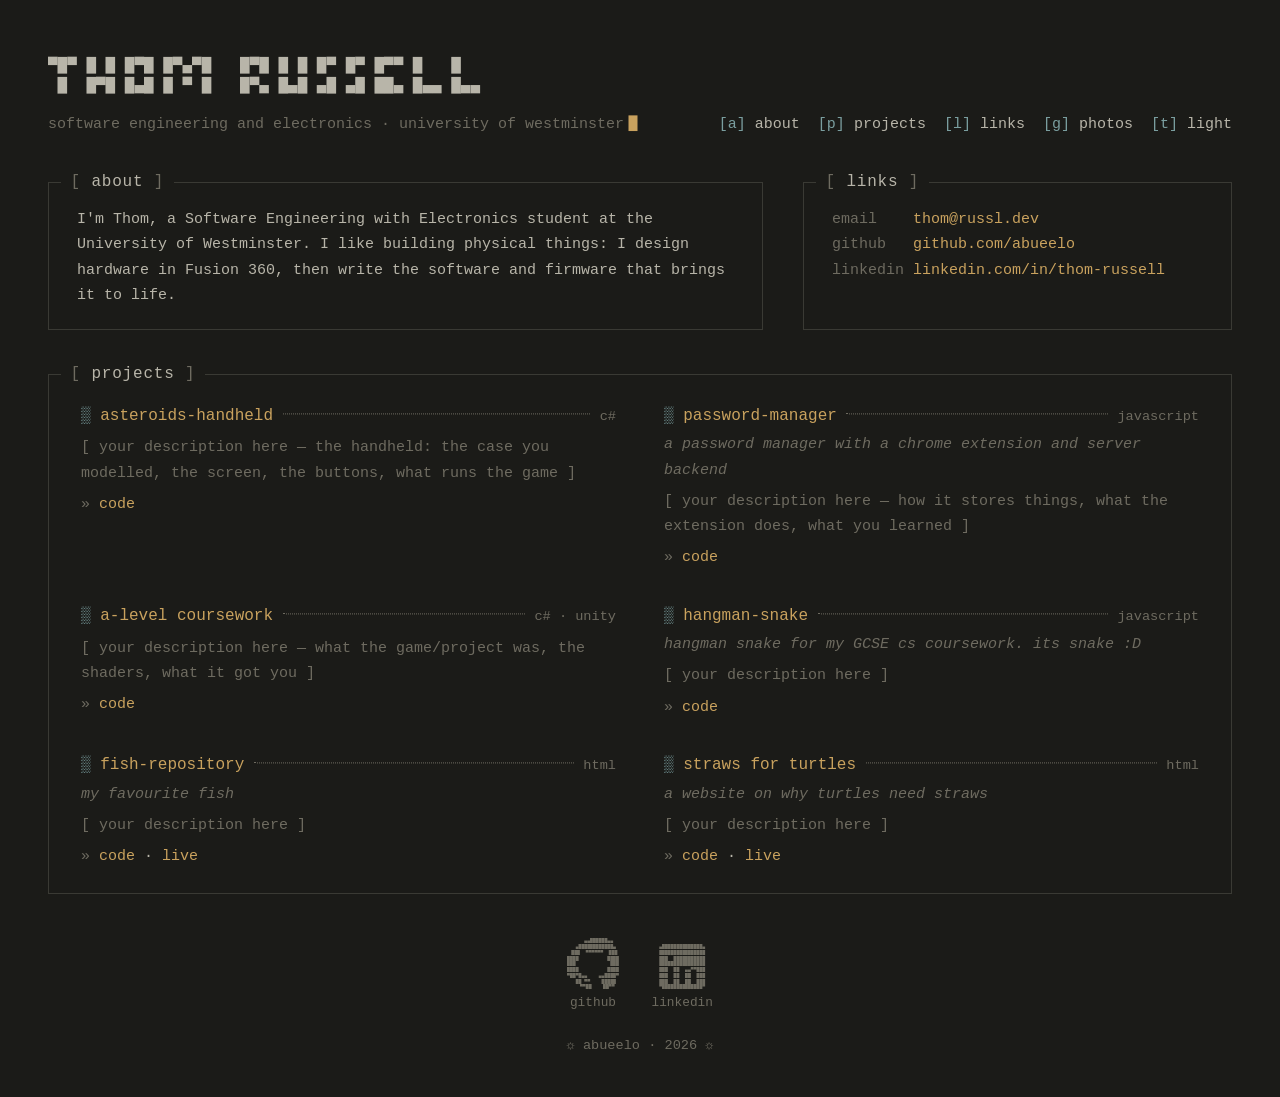
==== index.html @ ad50a244 "Numbered inline image references; bracket-styled modal close button Project write-ups now reference " ====
<!DOCTYPE html>
<html lang="en">
<head>
  <meta charset="UTF-8">
  <meta name="viewport" content="width=device-width, initial-scale=1.0">
  <title>Thom Russell</title>
  <meta name="description" content="Thom Russell — software engineering and electronics · University of Westminster. Hardware designed in Fusion 360, software written by hand.">
  <meta property="og:type" content="website">
  <meta property="og:site_name" content="Thom Russell">
  <meta property="og:title" content="Thom Russell">
  <meta property="og:url" content="https://russl.dev/">
  <meta property="og:image" content="https://russl.dev/og-image.png">
  <meta property="og:image:width" content="1200">
  <meta property="og:image:height" content="630">
  <meta property="og:image:alt" content="Thom Russell — software engineering and electronics">
  <meta name="twitter:card" content="summary_large_image">
  <meta name="twitter:title" content="Thom Russell">
  <meta name="twitter:image" content="https://russl.dev/og-image.png">
  <link rel="icon" href="data:image/svg+xml,<svg xmlns='http://www.w3.org/2000/svg' viewBox='0 0 16 16'><text x='8' y='13' font-family='Menlo, Consolas, monospace' font-size='13' text-anchor='middle' fill='%23c9a25e'>§</text></svg>">
  <link rel="stylesheet" href="style.css">
  <script>
    document.documentElement.dataset.theme = localStorage.getItem('theme') || 'dark';
  </script>
</head>
<body>

<header>
  <pre class="name" aria-hidden="true">
▀█▀ █ █ █▀█ █▀▄▀█   █▀█ █ █ █▀ █▀ █▀▀ █   █
 █  █▀█ █▄█ █ ▀ █   █▀▄ █▄█ ▄█ ▄█ ██▄ █▄▄ █▄▄</pre>
  <h1 class="visually-hidden">Thom Russell</h1>
  <div class="head-row">
  <p class="tagline"><span id="tagline-text">software engineering and electronics · university of westminster</span><span class="cursor" aria-hidden="true">█</span></p>

  <nav aria-label="sections">
    <a href="#about"><span class="key" aria-hidden="true">[a]</span> about</a>
    <a href="#projects"><span class="key" aria-hidden="true">[p]</span> projects</a>
    <a href="#contact"><span class="key" aria-hidden="true">[l]</span> links</a>
    <a href="/photography"><span class="key" aria-hidden="true">[g]</span> photos</a>
    <button id="theme-toggle" type="button" aria-label="toggle light/dark theme">
      <span class="key" aria-hidden="true">[t]</span> <span class="mode">light</span>
    </button>
  </nav>
  </div>
</header>

<main class="home">

  <section id="about">
    <h2><span class="bracket" aria-hidden="true">[ </span>about<span class="bracket" aria-hidden="true"> ]</span></h2>
    <p id="about-text">
      I'm Thom, a Software Engineering with Electronics student at the
      University of Westminster. I like building physical things: I design
      hardware in Fusion 360, then write the software and firmware that
      brings it to life.
    </p>
  </section>

  <section id="projects">
    <h2><span class="bracket" aria-hidden="true">[ </span>projects<span class="bracket" aria-hidden="true"> ]</span></h2>

    <article class="project">
      <h3>
        <span class="glyph" aria-hidden="true">▒</span>
        <a href="https://github.com/abueelo/Asteroids-handheld">asteroids-handheld</a>
        <span class="fill" aria-hidden="true"></span>
        <span class="lang">c#</span>
      </h3>
      <p class="desc placeholder">[ your description here — the handheld: the case you modelled, the screen, the buttons, what runs the game ]</p>
      <p class="links"><span class="glyph" aria-hidden="true">»</span> <a href="https://github.com/abueelo/Asteroids-handheld">code</a></p>
    </article>

    <article class="project">
      <h3>
        <span class="glyph" aria-hidden="true">▒</span>
        <a href="https://github.com/abueelo/password-manager">password-manager</a>
        <span class="fill" aria-hidden="true"></span>
        <span class="lang">javascript</span>
      </h3>
      <p class="repo-desc">a password manager with a chrome extension and server backend</p>
      <p class="desc placeholder">[ your description here — how it stores things, what the extension does, what you learned ]</p>
      <p class="links"><span class="glyph" aria-hidden="true">»</span> <a href="https://github.com/abueelo/password-manager">code</a></p>
    </article>

    <article class="project">
      <h3>
        <span class="glyph" aria-hidden="true">▒</span>
        <a href="https://github.com/abueelo/A-Level-Coursework">a-level coursework</a>
        <span class="fill" aria-hidden="true"></span>
        <span class="lang">c# · unity</span>
      </h3>
      <p class="desc placeholder">[ your description here — what the game/project was, the shaders, what it got you ]</p>
      <p class="links"><span class="glyph" aria-hidden="true">»</span> <a href="https://github.com/abueelo/A-Level-Coursework">code</a></p>
    </article>

    <article class="project">
      <h3>
        <span class="glyph" aria-hidden="true">▒</span>
        <a href="https://github.com/abueelo/hangman-snake">hangman-snake</a>
        <span class="fill" aria-hidden="true"></span>
        <span class="lang">javascript</span>
      </h3>
      <p class="repo-desc">hangman snake for my GCSE cs coursework. its snake :D</p>
      <p class="desc placeholder">[ your description here ]</p>
      <p class="links"><span class="glyph" aria-hidden="true">»</span> <a href="https://github.com/abueelo/hangman-snake">code</a></p>
    </article>

    <article class="project">
      <h3>
        <span class="glyph" aria-hidden="true">▒</span>
        <a href="https://github.com/abueelo/fish-repository">fish-repository</a>
        <span class="fill" aria-hidden="true"></span>
        <span class="lang">html</span>
      </h3>
      <p class="repo-desc">my favourite fish</p>
      <p class="desc placeholder">[ your description here ]</p>
      <p class="links">
        <span class="glyph" aria-hidden="true">»</span>
        <a href="https://github.com/abueelo/fish-repository">code</a> ·
        <a href="https://fish.oldpersonshome.com/">live</a>
      </p>
    </article>

    <article class="project">
      <h3>
        <span class="glyph" aria-hidden="true">▒</span>
        <a href="https://github.com/abueelo/StrawsForTurtles">straws for turtles</a>
        <span class="fill" aria-hidden="true"></span>
        <span class="lang">html</span>
      </h3>
      <p class="repo-desc">a website on why turtles need straws</p>
      <p class="desc placeholder">[ your description here ]</p>
      <p class="links">
        <span class="glyph" aria-hidden="true">»</span>
        <a href="https://github.com/abueelo/StrawsForTurtles">code</a> ·
        <a href="https://strawsforturtles.info">live</a>
      </p>
    </article>

  </section>

  <section id="contact">
    <h2><span class="bracket" aria-hidden="true">[ </span>links<span class="bracket" aria-hidden="true"> ]</span></h2>
    <ul class="contact-list">
      <li><span class="label">email</span> <a class="email" href="#contact">thom [at] russl [dot] dev</a></li>
      <li><span class="label">github</span> <a href="https://github.com/abueelo">github.com/abueelo</a></li>
      <li><span class="label">linkedin</span> <a href="https://www.linkedin.com/in/thom-russell/">linkedin.com/in/thom-russell</a></li>
    </ul>
  </section>

</main>

<footer>
  <div class="social">
    <a href="https://github.com/abueelo" aria-label="GitHub — github.com/abueelo">
      <pre aria-hidden="true">
    ▄▄██████▄▄
  ▄████████████▄
 ███  ▀▀▀▀▀▀  ███
████          ████
███            ███
████          ████
▀██▀█▄▄    ▄▄████▀
  ██ ▀▀    █████
   ▀▀██    ██▀▀</pre>
      <span class="social-label" aria-hidden="true">github</span>
    </a>
    <a href="https://www.linkedin.com/in/thom-russell/" aria-label="LinkedIn — linkedin.com/in/thom-russell">
      <pre aria-hidden="true">
▄██████████████▄
████████████████
███  ███████████
████████████████
███  ██  ▄▄▀▀███
███  ██  ██  ███
███  ██  ██  ███
▀██████████████▀</pre>
      <span class="social-label" aria-hidden="true">linkedin</span>
    </a>
  </div>
  <p><span aria-hidden="true">☼ </span><a class="edit-link" href="/edit"><span class="swap">abueelo</span></a> · <span id="year">1970</span><span aria-hidden="true"> ☼</span></p>
</footer>

<div id="project-modal" class="modal-overlay" hidden>
  <div class="modal-window">
    <div class="modal-titlebar">
      <span class="modal-title"><span class="bracket" aria-hidden="true">[ </span><span id="modal-title-text"></span><span class="bracket" aria-hidden="true"> ]</span></span>
      <button type="button" class="modal-close link-button" aria-label="close">[ close ]</button>
    </div>
    <div class="modal-body" role="dialog" aria-modal="true" aria-labelledby="modal-title-text">
      <div class="modal-main-image" id="modal-main-image"></div>
      <div class="modal-details" id="modal-details"></div>
    </div>
  </div>
</div>

<script>
  var projectModal = document.getElementById('project-modal');
  var projectWin = projectModal.querySelector('.modal-window');
  var projectTitlebar = projectModal.querySelector('.modal-titlebar');
  var projectClose = projectModal.querySelector('.modal-close');
  var projectLastFocused = null;

  function escapeHtml(s) {
    return s.replace(/&/g, '&amp;').replace(/</g, '&lt;').replace(/>/g, '&gt;').replace(/"/g, '&quot;');
  }

  function renderInline(s, images) {
    s = escapeHtml(s);
    s = s.replace(/\*\*(.+?)\*\*/g, '<strong>$1</strong>');
    s = s.replace(/(^|[^*])\*([^*]+)\*/g, '$1<em>$2</em>');
    s = s.replace(/!\[([^\]]*)\]\((\d+)\)/g, function (m, alt, num) {
      var id = images[parseInt(num, 10) - 1];
      if (!id) return '';
      return '<img class="modal-inline-img" loading="lazy" alt="' + alt + '" src="/api/photo/' + id + '">';
    });
    return s;
  }

  function renderMarkdown(text, images) {
    images = images || [];
    var html = '';
    var paragraph = [];
    var inList = false;
    function flushParagraph() {
      if (paragraph.length) {
        html += '<p>' + paragraph.join('<br>') + '</p>';
        paragraph = [];
      }
    }
    function closeList() {
      if (inList) { html += '</ul>'; inList = false; }
    }
    text.split('\n').forEach(function (line) {
      var heading = line.match(/^(#{2,4})\s+(.*)/);
      var listItem = line.match(/^[-*]\s+(.*)/);
      var soloImage = line.trim().match(/^!\[([^\]]*)\]\((\d+)\)$/);
      if (heading) {
        flushParagraph();
        closeList();
        var level = heading[1].length + 1;
        html += '<h' + level + '><span class="bracket" aria-hidden="true">[ </span>' +
          renderInline(heading[2], images) + '<span class="bracket" aria-hidden="true"> ]</span></h' + level + '>';
      } else if (soloImage) {
        flushParagraph();
        closeList();
        html += renderInline(line.trim(), images);
      } else if (listItem) {
        flushParagraph();
        if (!inList) { html += '<ul>'; inList = true; }
        html += '<li>' + renderInline(listItem[1], images) + '</li>';
      } else if (line.trim() === '') {
        flushParagraph();
        closeList();
      } else {
        closeList();
        paragraph.push(renderInline(line, images));
      }
    });
    flushParagraph();
    closeList();
    return html;
  }

  function openProjectModal(p) {
    projectLastFocused = document.activeElement;
    document.getElementById('modal-title-text').textContent = p.name.toLowerCase();

    var images = Array.isArray(p.images) ? p.images : [];
    var mainSlot = document.getElementById('modal-main-image');
    mainSlot.textContent = '';
    if (images[0]) {
      var mainImg = document.createElement('img');
      mainImg.src = '/api/photo/' + images[0];
      mainImg.alt = '';
      mainImg.loading = 'lazy';
      mainSlot.appendChild(mainImg);
    }

    var detailsEl = document.getElementById('modal-details');
    detailsEl.textContent = '';
    if ((p.details || '').trim()) {
      var wrap = document.createElement('div');
      wrap.className = 'modal-details-text';
      wrap.innerHTML = renderMarkdown(p.details.trim(), images);
      detailsEl.appendChild(wrap);
    }
    projectWin.style.left = '';
    projectWin.style.top = '';
    projectWin.style.transform = '';
    projectModal.hidden = false;
    document.body.style.overflow = 'hidden';
    projectClose.focus();
  }

  function closeProjectModal() {
    projectModal.hidden = true;
    document.body.style.overflow = '';
    if (projectLastFocused && projectLastFocused.focus) projectLastFocused.focus();
  }

  projectClose.addEventListener('click', closeProjectModal);
  projectModal.addEventListener('click', function (e) {
    if (e.target === projectModal) closeProjectModal();
  });
  document.addEventListener('keydown', function (e) {
    if (!projectModal.hidden && e.key === 'Escape') closeProjectModal();
  });

  var projectDrag = null;
  function startProjectDrag(x, y) {
    var rect = projectWin.getBoundingClientRect();
    projectWin.style.left = rect.left + 'px';
    projectWin.style.top = rect.top + 'px';
    projectWin.style.transform = 'none';
    projectDrag = { dx: x - rect.left, dy: y - rect.top };
  }
  function moveProjectDrag(x, y) {
    if (!projectDrag) return;
    var maxX = Math.max(0, window.innerWidth - projectWin.offsetWidth);
    var maxY = Math.max(0, window.innerHeight - projectWin.offsetHeight);
    projectWin.style.left = Math.min(Math.max(0, x - projectDrag.dx), maxX) + 'px';
    projectWin.style.top = Math.min(Math.max(0, y - projectDrag.dy), maxY) + 'px';
  }
  projectTitlebar.addEventListener('mousedown', function (e) {
    if (e.target === projectClose) return;
    startProjectDrag(e.clientX, e.clientY);
    e.preventDefault();
  });
  window.addEventListener('mousemove', function (e) { moveProjectDrag(e.clientX, e.clientY); });
  window.addEventListener('mouseup', function () { projectDrag = null; });
  projectTitlebar.addEventListener('touchstart', function (e) {
    if (e.target === projectClose) return;
    var t = e.touches[0];
    startProjectDrag(t.clientX, t.clientY);
  }, { passive: true });
  window.addEventListener('touchmove', function (e) {
    if (!projectDrag) return;
    var t = e.touches[0];
    moveProjectDrag(t.clientX, t.clientY);
  }, { passive: true });
  window.addEventListener('touchend', function () { projectDrag = null; });

  fetch('/api/projects').then(function (r) { return r.json(); }).then(function (projects) {
    if (!Array.isArray(projects) || projects.length === 0) return;
    var section = document.getElementById('projects');
    section.querySelectorAll('.project').forEach(function (el) { el.remove(); });
    projects.forEach(function (p) {
      var article = document.createElement('article');
      article.className = 'project';

      var h3 = document.createElement('h3');
      var glyph = document.createElement('span');
      glyph.className = 'glyph';
      glyph.setAttribute('aria-hidden', 'true');
      glyph.textContent = '▒';
      var name = document.createElement('a');
      name.href = p.url;
      name.textContent = p.name.toLowerCase();
      var fill = document.createElement('span');
      fill.className = 'fill';
      fill.setAttribute('aria-hidden', 'true');
      var lang = document.createElement('span');
      lang.className = 'lang';
      lang.textContent = p.language ? p.language.toLowerCase() : '';
      h3.appendChild(glyph); h3.appendChild(name); h3.appendChild(fill); h3.appendChild(lang);
      article.appendChild(h3);

      if (p.description) {
        var desc = document.createElement('p');
        desc.className = 'desc';
        desc.textContent = p.description;
        article.appendChild(desc);
      } else if (p.blurb) {
        var blurb = document.createElement('p');
        blurb.className = 'repo-desc';
        blurb.textContent = p.blurb;
        article.appendChild(blurb);
      }

      var links = document.createElement('p');
      links.className = 'links';
      var arrow = document.createElement('span');
      arrow.className = 'glyph';
      arrow.setAttribute('aria-hidden', 'true');
      arrow.textContent = '» ';
      var code = document.createElement('a');
      code.href = p.url;
      code.textContent = 'code';
      links.appendChild(arrow); links.appendChild(code);
      var extraUrl = p.linkUrl || p.homepage;
      if (extraUrl) {
        links.appendChild(document.createTextNode(' · '));
        var extra = document.createElement('a');
        extra.href = extraUrl;
        extra.textContent = (p.linkUrl && p.linkText) || 'live';
        links.appendChild(extra);
      }
      if (p.details || (Array.isArray(p.images) && p.images.length)) {
        links.appendChild(document.createTextNode(' · '));
        var more = document.createElement('button');
        more.type = 'button';
        more.className = 'link-button';
        more.textContent = 'more';
        more.addEventListener('click', function () { openProjectModal(p); });
        links.appendChild(more);
      }
      article.appendChild(links);
      section.appendChild(article);
    });
  }).catch(function () { /* offline/file preview — baked list stays */ });

  Promise.all([
    fetch('/api/site').then(function (r) { return r.json(); }),
    fetch('/api/cv?info').then(function (r) { return r.json(); })
      .catch(function () { return { exists: false }; }),
  ]).then(function (results) {
    var site = results[0] || {};
    var cv = results[1] || {};
    if (site.about) {
      document.getElementById('about-text').textContent = site.about;
    }

    if (site.tagline) {
      document.getElementById('tagline-text').textContent = site.tagline;
    }

    if (Array.isArray(site.contacts) && site.contacts.length) {
      var list = document.querySelector('.contact-list');
      var emailLi = list.querySelector('a.email');
      emailLi = emailLi && emailLi.closest('li');
      list.textContent = '';
      if (emailLi) list.appendChild(emailLi);
      site.contacts.forEach(function (c) {
        var li = document.createElement('li');
        var label = document.createElement('span');
        label.className = 'label';
        label.textContent = c.label || '';
        li.appendChild(label);
        li.appendChild(document.createTextNode(' '));
        if (c.url) {
          var a = document.createElement('a');
          a.href = c.url;
          a.textContent = c.text || c.url;
          li.appendChild(a);
        } else {
          li.appendChild(document.createTextNode(c.text || ''));
        }
        list.appendChild(li);
      });
    }

    if (cv.exists) {
      var cvLi = document.createElement('li');
      var cvLabel = document.createElement('span');
      cvLabel.className = 'label';
      cvLabel.textContent = 'cv';
      var cvView = document.createElement('a');
      cvView.href = '/api/cv?view=1';
      cvView.target = '_blank';
      cvView.rel = 'noopener';
      cvView.textContent = 'view';
      var cvDownload = document.createElement('a');
      cvDownload.href = '/api/cv';
      cvDownload.download = cv.name || 'cv.pdf';
      cvDownload.textContent = 'download';
      cvLi.appendChild(cvLabel);
      cvLi.appendChild(document.createTextNode(' '));
      cvLi.appendChild(cvView);
      cvLi.appendChild(document.createTextNode(' · '));
      cvLi.appendChild(cvDownload);
      document.querySelector('.contact-list').appendChild(cvLi);
    }

    if (Array.isArray(site.history) && site.history.length) {
      var section = document.createElement('section');
      section.id = 'history';
      var h2 = document.createElement('h2');
      ['[ ', 'history', ' ]'].forEach(function (part, i) {
        var span = document.createElement('span');
        if (i !== 1) { span.className = 'bracket'; span.setAttribute('aria-hidden', 'true'); }
        span.textContent = part;
        h2.appendChild(span);
      });
      section.appendChild(h2);
      site.history.forEach(function (h) {
        var row = document.createElement('p');
        row.className = 'hist-row';
        var when = document.createElement('span');
        when.className = 'when';
        when.textContent = h.start || h.end
          ? (h.start || '') + ' › ' + (h.end || 'now')
          : (h.when || '');
        var what = document.createElement('span');
        what.className = 'what';
        what.textContent = h.what || '';
        row.appendChild(when);
        row.appendChild(what);
        section.appendChild(row);
      });
      document.getElementById('projects').after(section);
    }
  }).catch(function () { /* offline — baked content stays */ });

  document.getElementById('year').textContent = new Date().getFullYear();

  (function () {
    var link = document.querySelector('a.email');
    if (!link) return;
    var addr = ['thom', 'russl' + '.' + 'dev'].join('@');
    link.href = 'mail' + 'to:' + addr;
    link.textContent = addr;
  })();

  var root = document.documentElement;
  var toggle = document.getElementById('theme-toggle');
  function setTheme(theme) {
    root.dataset.theme = theme;
    localStorage.setItem('theme', theme);
    toggle.querySelector('.mode').textContent = theme === 'light' ? 'dark' : 'light';
  }
  setTheme(root.dataset.theme);
  toggle.addEventListener('click', function () {
    setTheme(root.dataset.theme === 'light' ? 'dark' : 'light');
  });

  document.addEventListener('keydown', function (e) {
    if (e.metaKey || e.ctrlKey || e.altKey) return;
    if (e.key === 't') { toggle.click(); return; }
    if (e.key === 'g') { window.location.href = '/photography'; return; }
    if (e.key === 'h') {
      var reducedTop = matchMedia('(prefers-reduced-motion: reduce)').matches;
      window.scrollTo({ top: 0, behavior: reducedTop ? 'auto' : 'smooth' });
      return;
    }
    var target = { a: 'about', p: 'projects', l: 'contact' }[e.key];
    if (!target) return;
    var el = document.getElementById(target);
    var reduced = matchMedia('(prefers-reduced-motion: reduce)').matches;
    if (el) el.scrollIntoView({ behavior: reduced ? 'auto' : 'smooth' });
  });
</script>

</body>
</html>
---- style.css ----
:root {
  --bg:     #1b1b18;
  --fg:     #b8b5a9;
  --dim:    #6e6b60;
  --border: #3a3a34;
  --amber:  #c9a25e;
  --cyan:   #7a9e9f;
  --border-hover: #54524a;
  --overlay: rgba(27, 27, 24, 0.75);
}

:root[data-theme="light"] {
  --bg:     #e6dcc4;
  --fg:     #4a4436;
  --dim:    #8c8168;
  --border: #c2b493;
  --border-hover: #a3946e;
  --amber:  #8a6420;
  --cyan:   #46707a;
  --overlay: rgba(230, 220, 196, 0.75);
}

* {
  margin: 0;
  padding: 0;
  box-sizing: border-box;
}

html {
  background: var(--bg);
  scroll-behavior: smooth;
  transition: background-color 0.25s ease;
}

body {
  font-family: ui-monospace, "Cascadia Mono", Menlo, Consolas, "Liberation Mono", monospace;
  font-size: 15px;
  line-height: 1.7;
  color: var(--fg);
  background: var(--bg);
  max-width: 80ch;
  margin: 0 auto;
  padding: 3rem 1.5rem 2rem;
  overflow-x: hidden;
  transition: background-color 0.25s ease, color 0.25s ease;
}

::selection {
  background: var(--amber);
  color: var(--bg);
}

a {
  color: var(--amber);
  text-decoration: none;
  transition: color 0.15s ease;
}

a:hover,
a:focus-visible {
  text-decoration: underline;
  text-underline-offset: 0.2em;
}

.visually-hidden {
  position: absolute;
  width: 1px;
  height: 1px;
  overflow: hidden;
  clip: rect(0 0 0 0);
  white-space: nowrap;
}

.name {
  color: var(--fg);
  font-size: min(1rem, calc((100vw - 3rem) / 30));
  line-height: 1.25;
  user-select: none;
}

.head-row {
  display: flex;
  flex-wrap: wrap;
  justify-content: space-between;
  align-items: baseline;
  gap: 0.75rem 4ch;
  margin-top: 1rem;
}

.tagline {
  color: var(--dim);
}

.cursor {
  color: var(--amber);
  margin-left: 0.5ch;
  animation: blink 1.2s steps(1) infinite;
}

@keyframes blink {
  50% { opacity: 0; }
}

nav {
  display: flex;
  flex-wrap: wrap;
  gap: 0.5rem 2ch;
}

nav a {
  color: var(--fg);
}

nav a:hover,
nav a:focus-visible {
  color: var(--amber);
}

nav .key {
  color: var(--cyan);
}

#theme-toggle {
  font: inherit;
  color: var(--fg);
  background: none;
  border: none;
  padding: 0;
  cursor: pointer;
}

#theme-toggle:hover,
#theme-toggle:focus-visible {
  color: var(--amber);
  text-decoration: underline;
  text-underline-offset: 0.2em;
}

#theme-toggle .key {
  color: var(--cyan);
}

#theme-toggle .mode {
  display: inline-block;
  min-width: 5ch;
  text-align: left;
}

section {
  position: relative;
  border: 1px solid var(--border);
  padding: 1.5rem 1.75rem 1.25rem;
  margin-top: 2.75rem;
  scroll-margin-top: 2rem;
  transition: border-color 0.25s ease;
}

section:hover {
  border-color: var(--border-hover);
}

section h2 {
  position: absolute;
  top: -0.85em;
  left: 1.25ch;
  background: var(--bg);
  padding: 0 1ch;
  font-size: 1rem;
  font-weight: normal;
  color: var(--fg);
  letter-spacing: 0.05em;
}

section h2 .bracket {
  color: var(--dim);
}

.project + .project {
  margin-top: 1.75rem;
}

.project h3 {
  display: flex;
  align-items: baseline;
  gap: 1ch;
  font-size: 1rem;
  font-weight: normal;
}

.project h3 .glyph {
  color: var(--cyan);
  transition: color 0.2s ease;
}

.project:hover h3 .glyph {
  color: var(--amber);
}

.project h3 .fill {
  flex: 1;
  min-width: 3ch;
  border-bottom: 1px dotted var(--dim);
  transform: translateY(-0.35em);
}

.project .lang {
  color: var(--dim);
  font-size: 0.85rem;
  white-space: nowrap;
}

.repo-desc {
  color: var(--dim);
  font-style: italic;
  margin-top: 0.15rem;
}

.desc {
  margin-top: 0.35rem;
}

.desc.placeholder {
  color: var(--dim);
}

.links {
  margin-top: 0.35rem;
}

.links .glyph {
  color: var(--dim);
}

.link-button {
  font: inherit;
  font-size: inherit;
  color: var(--amber);
  background: none;
  border: none;
  padding: 0;
  cursor: pointer;
}

.link-button:hover,
.link-button:focus-visible {
  text-decoration: underline;
  text-underline-offset: 0.2em;
}

.modal-overlay {
  position: fixed;
  inset: 0;
  background: var(--overlay);
  z-index: 100;
}

.modal-overlay[hidden] {
  display: none;
}

.modal-window {
  position: fixed;
  top: 50%;
  left: 50%;
  transform: translate(-50%, -50%);
  width: min(640px, 90vw);
  max-height: 85vh;
  display: flex;
  flex-direction: column;
  background: var(--bg);
  border: 1px solid var(--border);
}

.modal-titlebar {
  display: flex;
  align-items: center;
  justify-content: space-between;
  gap: 1ch;
  flex: none;
  padding: 0.6rem 1rem;
  border-bottom: 1px solid var(--border);
  cursor: move;
  user-select: none;
}

.modal-title {
  color: var(--fg);
  font-size: 0.9rem;
  overflow-wrap: anywhere;
}

.modal-title .bracket {
  color: var(--dim);
}

.modal-close {
  flex: none;
  white-space: nowrap;
}

.modal-body {
  padding: 1.25rem;
  overflow-y: auto;
}

.modal-main-image img {
  display: block;
  max-width: 100%;
  max-height: 260px;
  width: auto;
  height: auto;
  margin: 0 auto 1rem;
  border: 1px solid var(--border);
}

.modal-details {
  line-height: 1.6;
}

.modal-details-text + .modal-details-text {
  margin-top: 0.9rem;
}

.modal-details-text p,
.modal-details-text ul {
  margin: 0 0 0.7rem;
}

.modal-details-text p:last-child,
.modal-details-text ul:last-child {
  margin-bottom: 0;
}

.modal-details-text h3,
.modal-details-text h4 {
  color: var(--amber);
  font-size: 1rem;
  font-weight: normal;
  letter-spacing: 0.05em;
  margin: 1.1rem 0 0.5rem;
}

.modal-details-text h3:first-child,
.modal-details-text h4:first-child {
  margin-top: 0;
}

.modal-details-text h3 .bracket,
.modal-details-text h4 .bracket {
  color: var(--dim);
}

.modal-details-text ul {
  padding-left: 1.4em;
}

.modal-details-text li {
  margin-bottom: 0.25rem;
}

.modal-inline-img {
  display: block;
  max-width: 100%;
  max-height: 180px;
  width: auto;
  height: auto;
  margin: 0.9rem auto;
  border: 1px solid var(--border);
}

.confirm-window {
  width: min(420px, 90vw);
}

.confirm-window .modal-titlebar {
  justify-content: flex-start;
}

#confirm-message {
  line-height: 1.6;
}

.confirm-actions {
  display: flex;
  gap: 3ch;
  margin-top: 1.25rem;
}

@media (max-width: 480px) {
  .modal-window {
    width: 92vw;
    max-height: 90vh;
  }

  .modal-body {
    padding: 1rem;
  }
}

.hist-row {
  display: flex;
  gap: 2ch;
}

.hist-row + .hist-row {
  margin-top: 0.35rem;
}

.hist-row .when {
  color: var(--dim);
  flex: none;
  min-width: 12ch;
}

.photo-grid {
  display: flex;
  gap: 2.5rem;
}

.photo-col {
  display: flex;
  flex-direction: column;
  gap: 2.5rem;
  flex: 1;
  min-width: 0;
}

.photo {
  margin: 0;
}

.photo img {
  display: block;
  width: 100%;
  height: auto;
  border: 1px solid var(--border);
  pointer-events: none;
  user-select: none;
  -webkit-user-drag: none;
}

.photo figcaption {
  display: flex;
  align-items: baseline;
  gap: 1ch;
  margin-top: 0.5rem;
  font-size: 0.9rem;
}

.photo figcaption .glyph {
  color: var(--cyan);
}

.photo figcaption .fill {
  flex: 1;
  min-width: 3ch;
  border-bottom: 1px dotted var(--dim);
  transform: translateY(-0.35em);
}

.photo-title {
  color: var(--fg);
}

.photo-meta {
  color: var(--dim);
  font-size: 0.85rem;
  white-space: nowrap;
}

.photo-camera {
  color: var(--dim);
  font-size: 0.85rem;
  font-style: italic;
  margin-top: 0.2rem;
}

.photo-thumb {
  width: 5.5ch;
  height: 2.2rem;
  object-fit: cover;
  border: 1px solid var(--border);
  flex: none;
}

.photo-row .p-title { flex: 1.2; }
.photo-row .p-location { flex: 1; }
.photo-row .p-taken { flex: 0.8; }

.contact-list {
  list-style: none;
}

.contact-list .label {
  display: inline-block;
  width: 10ch;
  color: var(--dim);
}

.hint {
  color: var(--dim);
  font-size: 0.85rem;
  margin-bottom: 1.25rem;
}

.stack-hint {
  margin-top: 1.5rem;
}

#editor .wide-input {
  display: block;
  width: 100%;
  margin-top: 0.4rem;
}

.error {
  color: var(--amber);
}

#repo-list {
  list-style: none;
}

.repo-row + .repo-row {
  margin-top: 1.25rem;
}

.project-more {
  margin-top: 0.6rem;
}

.project-more summary {
  cursor: pointer;
  color: var(--dim);
  font-size: 0.85rem;
  list-style: none;
}

.project-more summary::-webkit-details-marker {
  display: none;
}

.project-more summary:hover,
.project-more summary:focus-visible {
  color: var(--amber);
}

.project-more .hint {
  margin-top: 0.5rem;
  margin-bottom: 0;
}

.project-more textarea {
  margin-top: 0.5rem;
}

.project-img-list {
  list-style: none;
  display: flex;
  flex-wrap: wrap;
  gap: 0.75rem;
  margin-top: 0.6rem;
}

.proj-img-item {
  display: flex;
  flex-direction: column;
  align-items: center;
  gap: 0.3rem;
}

.proj-img-item .photo-thumb {
  width: 6rem;
  height: 4rem;
}

.proj-img-row {
  display: flex;
  align-items: center;
  gap: 0.75ch;
}

.proj-img-label {
  color: var(--dim);
  font-size: 0.8rem;
}

.project-more .cv-controls {
  margin-top: 0.6rem;
}

.repo-head {
  display: flex;
  align-items: center;
  gap: 1.5ch;
}

.repo-head label {
  display: flex;
  align-items: center;
  gap: 1.5ch;
  cursor: pointer;
  flex: 1;
  min-width: 0;
}

.repo-head input[type="checkbox"] {
  appearance: none;
  width: 1.1em;
  height: 1.1em;
  border: 1px solid var(--dim);
  background: none;
  cursor: pointer;
  margin: 0;
  flex: none;
  display: grid;
  place-items: center;
}

.repo-head input[type="checkbox"]:checked::after {
  content: "■";
  color: var(--amber);
  font-size: 0.75em;
  line-height: 1;
}

.repo-name {
  overflow-wrap: anywhere;
}

.repo-row:not(:has(input:checked)) .repo-name {
  color: var(--dim);
}

.mv {
  font: inherit;
  font-size: 0.8rem;
  color: var(--dim);
  background: none;
  border: 1px solid var(--border);
  padding: 0 0.75ch;
  cursor: pointer;
}

.mv:hover,
.mv:focus-visible {
  color: var(--amber);
  border-color: var(--amber);
}

#editor textarea,
#editor input[type="text"],
#editor input[type="url"] {
  background: transparent;
  border: 1px solid var(--border);
  color: var(--fg);
  font: inherit;
  font-size: 0.9rem;
  line-height: 1.5;
  padding: 0.25rem 0.75ch;
  min-width: 0;
}

#editor textarea {
  display: block;
  width: 100%;
  margin-top: 0.4rem;
  padding: 0.4rem 0.75ch;
  resize: vertical;
}

#editor textarea:focus,
#editor input:focus {
  outline: none;
  border-color: var(--amber);
}

#editor textarea::placeholder,
#editor input::placeholder {
  color: var(--dim);
  font-style: italic;
}

.link-row {
  display: flex;
  gap: 1ch;
  margin-top: 0.4rem;
}

.link-row .link-url { flex: 2; }
.link-row .link-text { flex: 1; }

.edit-rows {
  list-style: none;
}

.edit-row {
  display: flex;
  gap: 1ch;
  align-items: center;
}

.edit-row + .edit-row {
  margin-top: 0.5rem;
}

.edit-row .h-start { flex: 0.8; }
.edit-row .h-end { flex: 0.8; }
.edit-row .h-what { flex: 3; }
.edit-row .c-label { flex: 0.8; }
.edit-row .c-text { flex: 1.5; }
.edit-row .c-url { flex: 2; }

.photo-row {
  display: block;
}

.photo-row-main {
  display: flex;
  gap: 1ch;
  align-items: center;
}

.photo-row-meta {
  display: flex;
  gap: 1ch;
  margin-top: 0.5rem;
}

.photo-row-meta .p-camera { flex: 1; }
.photo-row-meta .p-settings { flex: 1.4; }

.row-controls {
  display: flex;
  gap: 0.5ch;
  flex: none;
  margin-left: auto;
}

.cv-controls {
  display: flex;
  align-items: center;
  gap: 2ch;
  flex-wrap: wrap;
}

.cv-controls .add {
  margin-top: 0;
}

#editor input[type="file"] {
  font: inherit;
  font-size: 0.85rem;
  color: var(--dim);
  max-width: 100%;
}

#editor input[type="file"]::file-selector-button {
  font: inherit;
  font-size: 0.8rem;
  color: var(--dim);
  background: none;
  border: 1px solid var(--border);
  padding: 0.1rem 1ch;
  cursor: pointer;
  margin-right: 1.5ch;
}

#editor input[type="file"]::file-selector-button:hover {
  color: var(--amber);
  border-color: var(--amber);
}

.add {
  font: inherit;
  font-size: 0.85rem;
  color: var(--dim);
  background: none;
  border: none;
  padding: 0;
  cursor: pointer;
  margin-top: 0.75rem;
}

.add:hover,
.add:focus-visible {
  color: var(--amber);
}

.save-row {
  margin-top: 1.5rem;
}

#save {
  font: inherit;
  color: var(--amber);
  background: none;
  border: none;
  padding: 0;
  cursor: pointer;
}

#save:hover,
#save:focus-visible {
  text-decoration: underline;
  text-underline-offset: 0.2em;
}

#status {
  color: var(--dim);
  margin-left: 1ch;
}

.session-line {
  color: var(--dim);
  font-size: 0.85rem;
  margin-top: 1.25rem;
}

footer {
  margin-top: 2.75rem;
  text-align: center;
  color: var(--dim);
  font-size: 0.85rem;
}

.edit-link {
  color: var(--dim);
  display: inline-block;
  min-width: 7ch;
  text-align: center;
}

.edit-link:hover .swap,
.edit-link:focus-visible .swap {
  display: none;
}

.edit-link:hover::after,
.edit-link:focus-visible::after {
  content: "edit";
}

.edit-link:hover,
.edit-link:focus-visible {
  color: var(--amber);
}

.social {
  display: flex;
  justify-content: center;
  align-items: flex-end;
  gap: 4ch;
  margin-bottom: 1.25rem;
}

.social a {
  display: inline-flex;
  flex-direction: column;
  align-items: center;
  gap: 0.15rem;
  color: var(--dim);
}

.social a:hover,
.social a:focus-visible {
  color: var(--amber);
  text-decoration: none;
}

.social pre {
  font-size: 0.3rem;
  line-height: 1.2;
  transition: color 0.2s ease;
}

.social-label {
  font-size: 0.8rem;
}

header,
section,
footer {
  animation: rise 0.5s ease-out both;
}

header { animation-delay: 0s; }
#about { animation-delay: 0.08s; }
#projects { animation-delay: 0.16s; }
#contact { animation-delay: 0.24s; }
footer { animation-delay: 0.32s; }

@keyframes rise {
  from {
    opacity: 0;
    transform: translateY(8px);
  }
}

@media (prefers-reduced-motion: reduce) {
  html {
    scroll-behavior: auto;
  }
  *,
  *::before,
  *::after {
    animation: none !important;
    transition: none !important;
  }
}

@media (min-width: 1000px) {
  body {
    max-width: 1280px;
    padding: 3.5rem 3rem 2.5rem;
  }

  .head-row {
    flex-wrap: nowrap;
  }

  .head-row .tagline {
    flex: none;
  }

  .head-row nav {
    justify-content: flex-end;
  }

  main.home {
    display: grid;
    grid-template-areas:
      "about contact"
      "projects projects";
    grid-template-columns: 2fr 1.2fr;
    gap: 2.75rem 2.5rem;
    margin-top: 2.75rem;
  }

  main.home section {
    margin-top: 0;
  }

  #about { grid-area: about; }
  #contact { grid-area: contact; }
  #projects { grid-area: projects; }

  #history { grid-column: 1 / -1; }

  #projects {
    display: grid;
    grid-template-columns: 1fr 1fr;
    gap: 2rem 3rem;
    padding: 1.75rem 2rem 1.5rem;
  }

  .contact-list .label {
    width: 8ch;
  }

  .project + .project {
    margin-top: 0;
  }
}

@media (max-width: 480px) {
  body {
    padding: 2rem 1rem 1.5rem;
  }

  section {
    padding: 1.25rem 1rem 1rem;
  }

  .edit-row {
    flex-wrap: wrap;
  }

  .edit-row input {
    flex-basis: 100%;
  }

  .hist-row {
    flex-direction: column;
    gap: 0;
  }
}
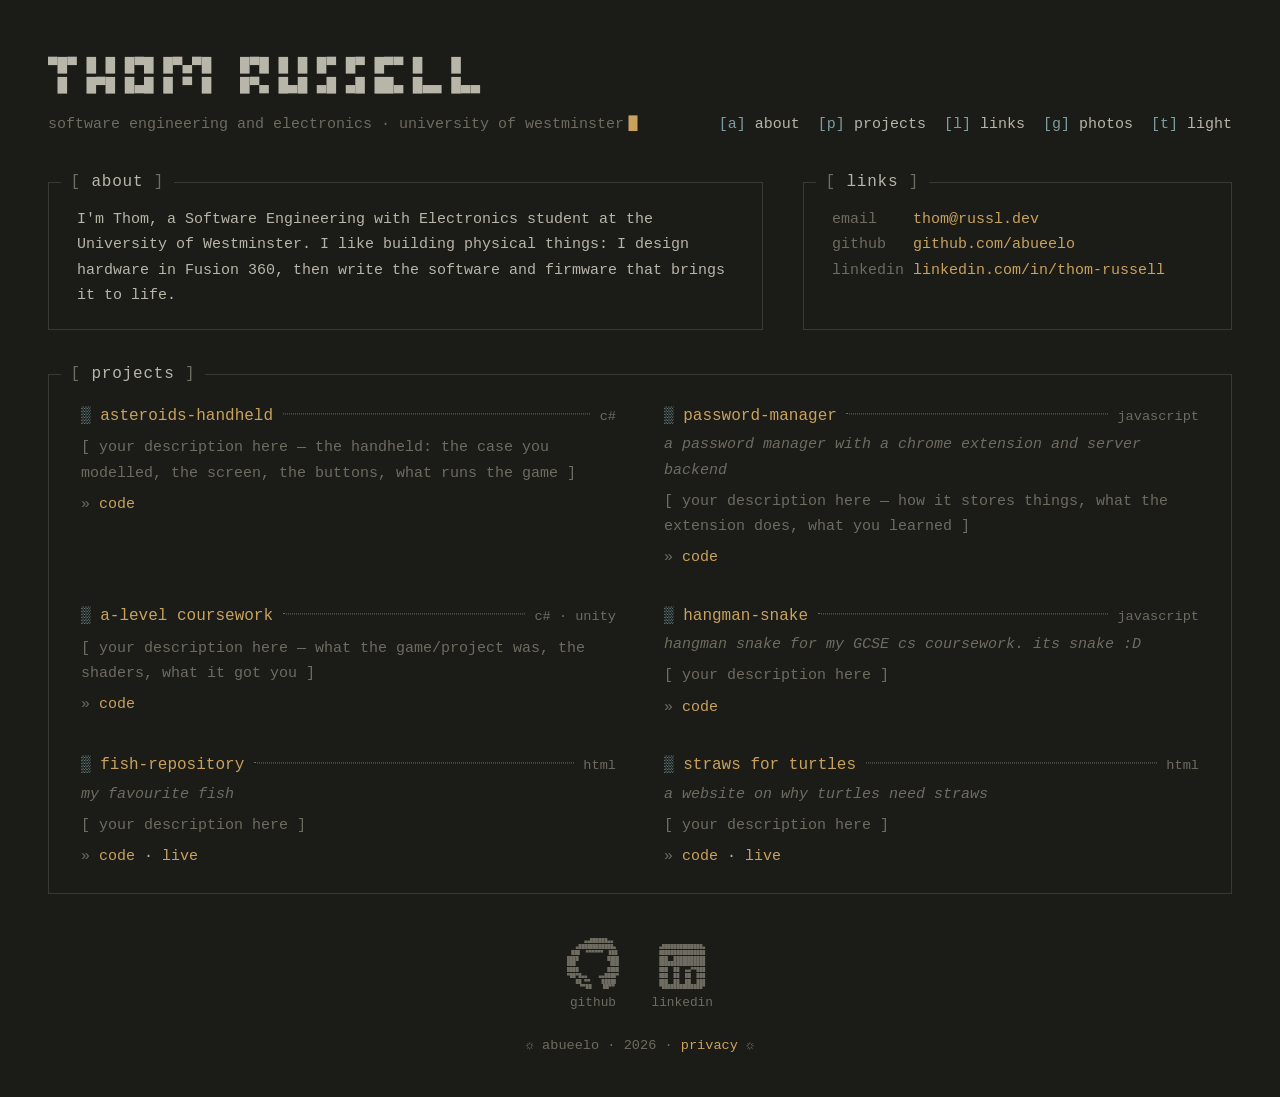
==== commit b808413c: "add visitor and change logging, and tabs on the edit page Logs go to a new D1 database. Every page r" ====
--- a/index.html
+++ b/index.html
@@ -178,7 +178,7 @@
       <span class="social-label" aria-hidden="true">linkedin</span>
     </a>
   </div>
-  <p><span aria-hidden="true">☼ </span><a class="edit-link" href="/edit"><span class="swap">abueelo</span></a> · <span id="year">1970</span><span aria-hidden="true"> ☼</span></p>
+  <p><span aria-hidden="true">☼ </span><a class="edit-link" href="/edit"><span class="swap">abueelo</span></a> · <span id="year">1970</span> · <a href="/privacy">privacy</a><span aria-hidden="true"> ☼</span></p>
 </footer>
 
 <div id="project-modal" class="modal-overlay" hidden>
@@ -205,15 +205,27 @@
     return s.replace(/&/g, '&amp;').replace(/</g, '&lt;').replace(/>/g, '&gt;').replace(/"/g, '&quot;');
   }
 
+  var IMAGE_RE = /!\[([^\]]*)\]\((\d+)(?:\s+(left|right))?(?:\s+(\d+))?\)/g;
+  var SOLO_IMAGE_RE = /^!\[([^\]]*)\]\((\d+)(?:\s+(left|right))?(?:\s+(\d+))?\)$/;
+
   function renderInline(s, images) {
     s = escapeHtml(s);
+    s = s.replace(IMAGE_RE, function (m, alt, num, side, width) {
+      var id = images[parseInt(num, 10) - 1];
+      if (!id) return '';
+      var cls = 'modal-inline-img' + (side ? ' float-' + side : '');
+      var style = '';
+      if (width) {
+        var w = Math.max(40, Math.min(parseInt(width, 10), 1200));
+        style = ' style="width:' + w + 'px; max-width:100%; height:auto; max-height:none;"';
+      }
+      return '<img class="' + cls + '"' + style + ' loading="lazy" alt="' + alt + '" src="/api/photo/' + id + '">';
+    });
+    s = s.replace(/`([^`]+)`/g, '<code>$1</code>');
     s = s.replace(/\*\*(.+?)\*\*/g, '<strong>$1</strong>');
     s = s.replace(/(^|[^*])\*([^*]+)\*/g, '$1<em>$2</em>');
-    s = s.replace(/!\[([^\]]*)\]\((\d+)\)/g, function (m, alt, num) {
-      var id = images[parseInt(num, 10) - 1];
-      if (!id) return '';
-      return '<img class="modal-inline-img" loading="lazy" alt="' + alt + '" src="/api/photo/' + id + '">';
-    });
+    s = s.replace(/~~(.+?)~~/g, '<del>$1</del>');
+    s = s.replace(/\[([^\]]+)\]\((https?:\/\/[^\s)]+|\/[^\s)]+)\)/g, '<a href="$2" target="_blank" rel="noopener">$1</a>');
     return s;
   }
 
@@ -221,7 +233,11 @@
     images = images || [];
     var html = '';
     var paragraph = [];
-    var inList = false;
+    var listType = null;
+    var quoteLines = null;
+    var inCode = false;
+    var codeLines = [];
+
     function flushParagraph() {
       if (paragraph.length) {
         html += '<p>' + paragraph.join('<br>') + '</p>';
@@ -229,36 +245,83 @@
       }
     }
     function closeList() {
-      if (inList) { html += '</ul>'; inList = false; }
-    }
+      if (listType) { html += '</' + listType + '>'; listType = null; }
+    }
+    function flushQuote() {
+      if (quoteLines) {
+        html += '<blockquote><p>' + quoteLines.join('<br>') + '</p></blockquote>';
+        quoteLines = null;
+      }
+    }
+    function closeBlocks() {
+      flushParagraph();
+      closeList();
+      flushQuote();
+    }
+
     text.split('\n').forEach(function (line) {
+      var fence = line.match(/^```/);
+      if (inCode) {
+        if (fence) {
+          html += '<pre><code>' + escapeHtml(codeLines.join('\n')) + '</code></pre>';
+          codeLines = [];
+          inCode = false;
+        } else {
+          codeLines.push(line);
+        }
+        return;
+      }
+      if (fence) {
+        closeBlocks();
+        inCode = true;
+        return;
+      }
+
       var heading = line.match(/^(#{2,4})\s+(.*)/);
-      var listItem = line.match(/^[-*]\s+(.*)/);
-      var soloImage = line.trim().match(/^!\[([^\]]*)\]\((\d+)\)$/);
+      var hr = line.match(/^(-{3,}|\*{3,})\s*$/);
+      var quote = line.match(/^>\s?(.*)/);
+      var ordered = line.match(/^\d+\.\s+(.*)/);
+      var unordered = line.match(/^[-*]\s+(.*)/);
+      var soloImage = line.trim().match(SOLO_IMAGE_RE);
+
       if (heading) {
-        flushParagraph();
-        closeList();
+        closeBlocks();
         var level = heading[1].length + 1;
         html += '<h' + level + '><span class="bracket" aria-hidden="true">[ </span>' +
           renderInline(heading[2], images) + '<span class="bracket" aria-hidden="true"> ]</span></h' + level + '>';
+      } else if (hr) {
+        closeBlocks();
+        html += '<hr>';
       } else if (soloImage) {
+        closeBlocks();
+        html += renderInline(line.trim(), images);
+      } else if (quote) {
         flushParagraph();
         closeList();
-        html += renderInline(line.trim(), images);
-      } else if (listItem) {
+        if (!quoteLines) quoteLines = [];
+        quoteLines.push(renderInline(quote[1], images));
+      } else if (ordered) {
         flushParagraph();
-        if (!inList) { html += '<ul>'; inList = true; }
-        html += '<li>' + renderInline(listItem[1], images) + '</li>';
+        flushQuote();
+        if (listType !== 'ol') { closeList(); html += '<ol>'; listType = 'ol'; }
+        html += '<li>' + renderInline(ordered[1], images) + '</li>';
+      } else if (unordered) {
+        flushParagraph();
+        flushQuote();
+        if (listType !== 'ul') { closeList(); html += '<ul>'; listType = 'ul'; }
+        html += '<li>' + renderInline(unordered[1], images) + '</li>';
       } else if (line.trim() === '') {
-        flushParagraph();
-        closeList();
+        closeBlocks();
       } else {
         closeList();
+        flushQuote();
         paragraph.push(renderInline(line, images));
       }
     });
-    flushParagraph();
-    closeList();
+    if (inCode) {
+      html += '<pre><code>' + escapeHtml(codeLines.join('\n')) + '</code></pre>';
+    }
+    closeBlocks();
     return html;
   }
 
@@ -354,8 +417,14 @@
       glyph.className = 'glyph';
       glyph.setAttribute('aria-hidden', 'true');
       glyph.textContent = '▒';
-      var name = document.createElement('a');
-      name.href = p.url;
+      var name;
+      if (p.url) {
+        name = document.createElement('a');
+        name.href = p.url;
+      } else {
+        name = document.createElement('span');
+      }
+      name.className = 'project-name';
       name.textContent = p.name.toLowerCase();
       var fill = document.createElement('span');
       fill.className = 'fill';
@@ -378,34 +447,42 @@
         article.appendChild(blurb);
       }
 
-      var links = document.createElement('p');
-      links.className = 'links';
-      var arrow = document.createElement('span');
-      arrow.className = 'glyph';
-      arrow.setAttribute('aria-hidden', 'true');
-      arrow.textContent = '» ';
-      var code = document.createElement('a');
-      code.href = p.url;
-      code.textContent = 'code';
-      links.appendChild(arrow); links.appendChild(code);
+      var linkNodes = [];
+      if (p.url) {
+        var code = document.createElement('a');
+        code.href = p.url;
+        code.textContent = 'code';
+        linkNodes.push(code);
+      }
       var extraUrl = p.linkUrl || p.homepage;
       if (extraUrl) {
-        links.appendChild(document.createTextNode(' · '));
         var extra = document.createElement('a');
         extra.href = extraUrl;
         extra.textContent = (p.linkUrl && p.linkText) || 'live';
-        links.appendChild(extra);
+        linkNodes.push(extra);
       }
       if (p.details || (Array.isArray(p.images) && p.images.length)) {
-        links.appendChild(document.createTextNode(' · '));
         var more = document.createElement('button');
         more.type = 'button';
         more.className = 'link-button';
-        more.textContent = 'more';
+        more.textContent = 'read more';
         more.addEventListener('click', function () { openProjectModal(p); });
-        links.appendChild(more);
-      }
-      article.appendChild(links);
+        linkNodes.push(more);
+      }
+      if (linkNodes.length) {
+        var links = document.createElement('p');
+        links.className = 'links';
+        var arrow = document.createElement('span');
+        arrow.className = 'glyph';
+        arrow.setAttribute('aria-hidden', 'true');
+        arrow.textContent = '» ';
+        links.appendChild(arrow);
+        linkNodes.forEach(function (node, i) {
+          if (i) links.appendChild(document.createTextNode(' · '));
+          links.appendChild(node);
+        });
+        article.appendChild(links);
+      }
       section.appendChild(article);
     });
   }).catch(function () { /* offline/file preview — baked list stays */ });
@@ -541,5 +618,6 @@
   });
 </script>
 
+<script src="/track.js" defer></script>
 </body>
 </html>
--- a/style.css
+++ b/style.css
@@ -196,6 +196,10 @@
   color: var(--amber);
 }
 
+.project h3 .project-name {
+  color: var(--amber);
+}
+
 .project h3 .fill {
   flex: 1;
   min-width: 3ch;
@@ -326,8 +330,25 @@
   margin: 0 0 0.7rem;
 }
 
+.modal-details-text::after {
+  content: '';
+  display: table;
+  clear: both;
+}
+
+.modal-details-text p,
+.modal-details-text ul,
+.modal-details-text ol,
+.modal-details-text blockquote,
+.modal-details-text pre {
+  margin: 0 0 0.7rem;
+}
+
 .modal-details-text p:last-child,
-.modal-details-text ul:last-child {
+.modal-details-text ul:last-child,
+.modal-details-text ol:last-child,
+.modal-details-text blockquote:last-child,
+.modal-details-text pre:last-child {
   margin-bottom: 0;
 }
 
@@ -338,6 +359,7 @@
   font-weight: normal;
   letter-spacing: 0.05em;
   margin: 1.1rem 0 0.5rem;
+  clear: both;
 }
 
 .modal-details-text h3:first-child,
@@ -345,17 +367,69 @@
   margin-top: 0;
 }
 
+.modal-details-text .preview-block:not(:first-child) > h3,
+.modal-details-text .preview-block:not(:first-child) > h4 {
+  margin-top: 1.1rem;
+}
+
+.modal-details-text .preview-block:not(:last-child) > p,
+.modal-details-text .preview-block:not(:last-child) > ul,
+.modal-details-text .preview-block:not(:last-child) > ol,
+.modal-details-text .preview-block:not(:last-child) > blockquote,
+.modal-details-text .preview-block:not(:last-child) > pre {
+  margin-bottom: 0.7rem;
+}
+
 .modal-details-text h3 .bracket,
 .modal-details-text h4 .bracket {
   color: var(--dim);
 }
 
-.modal-details-text ul {
+.modal-details-text ul,
+.modal-details-text ol {
   padding-left: 1.4em;
 }
 
 .modal-details-text li {
   margin-bottom: 0.25rem;
+}
+
+.modal-details-text code {
+  font-size: 0.9em;
+  color: var(--amber);
+  background: rgba(128, 128, 128, 0.15);
+  padding: 0.1em 0.4ch;
+  border: 1px solid var(--border);
+}
+
+.modal-details-text pre {
+  border: 1px solid var(--border);
+  padding: 0.75rem 1ch;
+  overflow-x: auto;
+}
+
+.modal-details-text pre code {
+  color: var(--fg);
+  background: none;
+  border: none;
+  padding: 0;
+}
+
+.modal-details-text blockquote {
+  border-left: 2px solid var(--dim);
+  padding-left: 1.2ch;
+  color: var(--dim);
+  font-style: italic;
+}
+
+.modal-details-text hr {
+  border: none;
+  border-top: 1px dotted var(--dim);
+  margin: 1.1rem 0;
+}
+
+.modal-details-text del {
+  color: var(--dim);
 }
 
 .modal-inline-img {
@@ -368,6 +442,22 @@
   border: 1px solid var(--border);
 }
 
+.modal-inline-img.float-left,
+.modal-inline-img.float-right {
+  max-width: 45%;
+  max-height: 220px;
+}
+
+.modal-inline-img.float-left {
+  float: left;
+  margin: 0.2rem 1.2rem 0.6rem 0;
+}
+
+.modal-inline-img.float-right {
+  float: right;
+  margin: 0.2rem 0 0.6rem 1.2rem;
+}
+
 .confirm-window {
   width: min(420px, 90vw);
 }
@@ -552,6 +642,45 @@
 
 .project-more textarea {
   margin-top: 0.5rem;
+}
+
+.details-editor {
+  display: flex;
+  flex-wrap: wrap;
+  align-items: flex-start;
+  gap: 1.5ch;
+  margin-top: 0.5rem;
+}
+
+.details-editor .details-input {
+  flex: 1 1 260px;
+  min-width: 0;
+  display: flex;
+  flex-direction: column;
+}
+
+.details-editor .p-details {
+  margin-top: 0;
+  overflow: hidden;
+  resize: none;
+}
+
+.char-count {
+  margin-top: 0.3rem;
+  color: var(--dim);
+  font-size: 0.8rem;
+  text-align: right;
+}
+
+.char-count.over {
+  color: var(--amber);
+}
+
+.p-details-preview {
+  flex: 1 1 260px;
+  border: 1px solid var(--border);
+  padding: 0.75rem 1ch;
+  font-size: 0.9rem;
 }
 
 .project-img-list {
@@ -632,6 +761,25 @@
   color: var(--dim);
 }
 
+.custom-row .repo-head label {
+  flex: none;
+}
+
+.custom-row .p-name {
+  flex: 0 1 calc((100% - 1ch) * 2 / 3);
+  min-width: 0;
+}
+
+.custom-row .p-language {
+  flex: 1 1 14ch;
+  min-width: 0;
+  font-size: 0.85rem;
+}
+
+#editor .custom-row:not(:has(input:checked)) .p-name {
+  color: var(--dim);
+}
+
 .mv {
   font: inherit;
   font-size: 0.8rem;
@@ -687,8 +835,9 @@
   margin-top: 0.4rem;
 }
 
-.link-row .link-url { flex: 2; }
+.link-row .link-url { flex: 0 1 calc((100% - 1ch) * 2 / 3); }
 .link-row .link-text { flex: 1; }
+.link-row .p-url { flex: 1; }
 
 .edit-rows {
   list-style: none;
@@ -711,6 +860,40 @@
 .edit-row .c-text { flex: 1.5; }
 .edit-row .c-url { flex: 2; }
 
+.visibility-toggle {
+  display: flex;
+  align-items: center;
+  gap: 1.5ch;
+  cursor: pointer;
+  margin-bottom: 0.6rem;
+}
+
+.visibility-toggle input[type="checkbox"] {
+  appearance: none;
+  width: 1.1em;
+  height: 1.1em;
+  border: 1px solid var(--dim);
+  background: none;
+  cursor: pointer;
+  margin: 0;
+  flex: none;
+  display: grid;
+  place-items: center;
+}
+
+.visibility-toggle input[type="checkbox"]:checked::after {
+  content: "■";
+  color: var(--amber);
+  font-size: 0.75em;
+  line-height: 1;
+}
+
+.page-visibility-row {
+  margin-top: 1rem;
+  padding-top: 0.75rem;
+  border-top: 1px solid var(--border);
+}
+
 .photo-row {
   display: block;
 }
@@ -729,12 +912,66 @@
 
 .photo-row-meta .p-camera { flex: 1; }
 .photo-row-meta .p-settings { flex: 1.4; }
+
+.photo-hide-toggle {
+  flex: none;
+  margin-bottom: 0;
+  font-size: 0.85rem;
+  color: var(--dim);
+}
+
+.photo-row-hidden .photo-row-main,
+.photo-row-hidden .p-camera,
+.photo-row-hidden .p-settings {
+  opacity: 0.5;
+}
 
 .row-controls {
   display: flex;
   gap: 0.5ch;
   flex: none;
   margin-left: auto;
+}
+
+.drag-handle {
+  font: inherit;
+  font-size: 0.8rem;
+  color: var(--dim);
+  background: none;
+  border: 1px solid var(--border);
+  padding: 0 0.6ch;
+  cursor: move;
+  flex: none;
+  touch-action: none;
+  user-select: none;
+  -webkit-user-select: none;
+}
+
+.drag-handle:hover,
+.drag-handle:focus-visible {
+  color: var(--amber);
+  border-color: var(--amber);
+}
+
+.photo-row-dragging {
+  position: relative;
+  z-index: 5;
+  outline: 1px solid var(--amber);
+  outline-offset: 2px;
+}
+
+.photo-row-dragging .drag-handle {
+  color: var(--amber);
+  border-color: var(--amber);
+}
+
+.photo-dragging,
+.photo-dragging * {
+  cursor: move !important;
+}
+
+.photo-dragging {
+  overflow-anchor: none;
 }
 
 .cv-controls {
@@ -809,6 +1046,10 @@
 #status {
   color: var(--dim);
   margin-left: 1ch;
+}
+
+#status.error {
+  color: var(--amber);
 }
 
 .session-line {
@@ -980,8 +1221,286 @@
     flex-basis: 100%;
   }
 
+  .custom-row .repo-head {
+    flex-wrap: wrap;
+  }
+
+  .custom-row .p-language {
+    order: 1;
+    flex-basis: 100%;
+  }
+
   .hist-row {
     flex-direction: column;
     gap: 0;
   }
-}
+
+  .photo-meta {
+    white-space: normal;
+  }
+}
+
+.tabs {
+  display: flex;
+  flex-wrap: wrap;
+  gap: 0.25rem 1.25rem;
+  margin: 0 0 2.5rem;
+  padding-bottom: 0.5rem;
+  border-bottom: 1px solid var(--border);
+}
+
+.tab {
+  position: relative;
+  background: none;
+  border: none;
+  padding: 0.35rem 0;
+  font: inherit;
+  font-size: 0.95rem;
+  letter-spacing: 0.05em;
+  color: var(--dim);
+  cursor: pointer;
+  transition: color 0.2s ease;
+}
+
+.tab .bracket {
+  color: var(--border);
+}
+
+.tab:hover,
+.tab:focus-visible {
+  color: var(--fg);
+}
+
+.tab[aria-selected="true"] {
+  color: var(--amber);
+}
+
+.tab[aria-selected="true"] .bracket {
+  color: var(--dim);
+}
+
+.tab[aria-selected="true"]::after {
+  content: "";
+  position: absolute;
+  left: 0;
+  right: 0;
+  bottom: -0.55rem;
+  border-bottom: 1px solid var(--amber);
+}
+
+.tab.dirty::before {
+  content: "·";
+  position: absolute;
+  left: -0.75ch;
+  color: var(--amber);
+}
+
+.tab-panel > section:first-child {
+  margin-top: 1.75rem;
+}
+
+.range-row {
+  display: flex;
+  flex-wrap: wrap;
+  align-items: baseline;
+  gap: 0.75rem;
+  margin-bottom: 1.5rem;
+}
+
+.range-row .hint {
+  margin-bottom: 0;
+}
+
+.range {
+  background: none;
+  border: none;
+  padding: 0;
+  font: inherit;
+  font-size: 0.85rem;
+  color: var(--dim);
+  cursor: pointer;
+  transition: color 0.2s ease;
+}
+
+.range:hover,
+.range:focus-visible {
+  color: var(--fg);
+}
+
+.range.on {
+  color: var(--amber);
+}
+
+.stat-list {
+  list-style: none;
+}
+
+.stat-list li {
+  display: flex;
+  flex-wrap: wrap;
+  align-items: baseline;
+  gap: 0 1ch;
+  padding: 0.15rem 0;
+}
+
+.stat-list .label {
+  display: inline-block;
+  width: 16ch;
+  color: var(--dim);
+}
+
+.stat-value {
+  color: var(--amber);
+  min-width: 8ch;
+}
+
+.stat-list .hint {
+  margin-bottom: 0;
+  flex: 1;
+  min-width: 14ch;
+}
+
+.bar-list {
+  list-style: none;
+}
+
+.bar-list li {
+  display: flex;
+  flex-wrap: wrap;
+  align-items: baseline;
+  gap: 0 1ch;
+  padding: 0.1rem 0;
+}
+
+.bar-label {
+  width: 22ch;
+  overflow: hidden;
+  text-overflow: ellipsis;
+  white-space: nowrap;
+  color: var(--fg);
+}
+
+.bar-track {
+  color: var(--amber);
+  letter-spacing: -0.05em;
+}
+
+.bar-value {
+  color: var(--dim);
+  min-width: 6ch;
+  text-align: right;
+}
+
+.table-scroll {
+  overflow-x: auto;
+}
+
+.log-table {
+  border-collapse: collapse;
+  width: 100%;
+  font-size: 0.85rem;
+}
+
+.log-table th {
+  text-align: left;
+  font-weight: normal;
+  color: var(--dim);
+  border-bottom: 1px solid var(--border);
+  padding: 0.35rem 1ch 0.35rem 0;
+  white-space: nowrap;
+}
+
+.log-table td {
+  padding: 0.3rem 1ch 0.3rem 0;
+  border-bottom: 1px dotted var(--border);
+  vertical-align: top;
+  max-width: 44ch;
+  overflow-wrap: anywhere;
+}
+
+.log-table tr.clickable {
+  cursor: pointer;
+}
+
+.log-table tr.clickable:hover td,
+.log-table tr.clickable:focus-visible td {
+  color: var(--amber);
+}
+
+.log-table .detail-row td {
+  max-width: none;
+  padding: 0.75rem 0 1rem;
+  cursor: default;
+}
+
+.detail-block {
+  margin-top: 1rem;
+}
+
+.detail-block .hint {
+  margin-bottom: 0.4rem;
+}
+
+.verdict {
+  color: var(--dim);
+  white-space: nowrap;
+}
+
+.verdict.v-human,
+.verdict.v-likely-human {
+  color: var(--cyan);
+}
+
+.verdict.v-likely-bot,
+.verdict.v-bot {
+  color: var(--amber);
+}
+
+.event-list {
+  list-style: none;
+  font-size: 0.85rem;
+}
+
+.event-list li {
+  display: flex;
+  flex-wrap: wrap;
+  gap: 0 1ch;
+  padding: 0.1rem 0;
+}
+
+.event-at {
+  width: 8ch;
+  color: var(--dim);
+  text-align: right;
+}
+
+.event-kind {
+  width: 13ch;
+  color: var(--cyan);
+}
+
+.event-target {
+  color: var(--fg);
+  overflow-wrap: anywhere;
+}
+
+.pager {
+  margin-top: 1.25rem;
+  display: flex;
+  gap: 1.5rem;
+}
+
+@media (max-width: 480px) {
+  .tabs {
+    gap: 0.25rem 1rem;
+  }
+
+  .bar-label,
+  .stat-list .label {
+    width: 100%;
+  }
+
+  .bar-value {
+    text-align: left;
+  }
+}
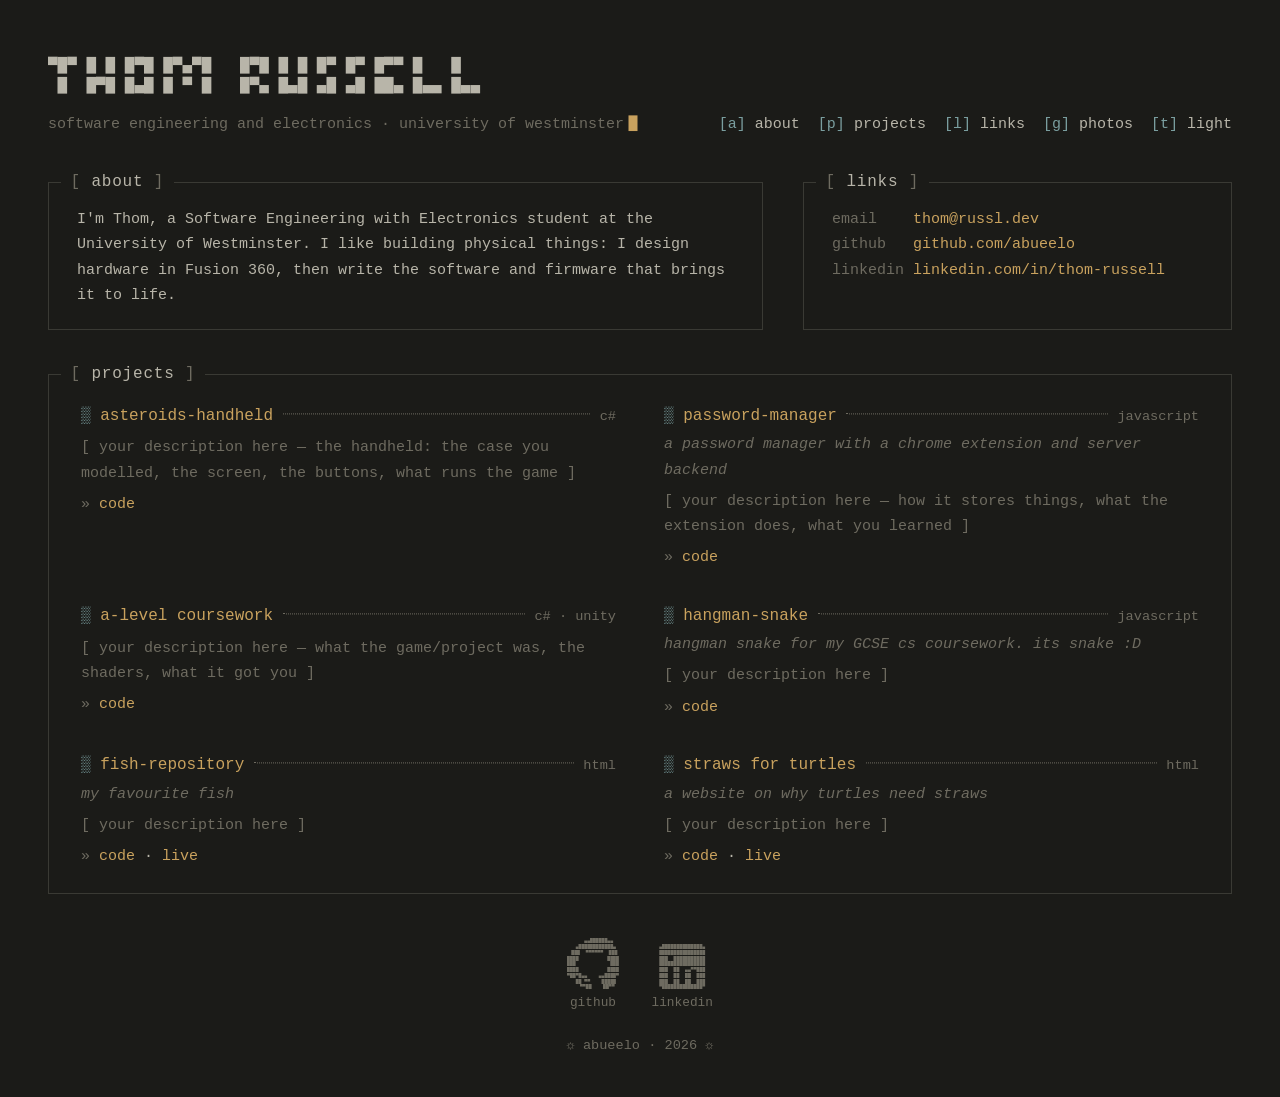
==== commit dac8ebc7: "take the privacy page out of the footer and keep crawlers off it" ====
--- a/index.html
+++ b/index.html
@@ -178,7 +178,7 @@
       <span class="social-label" aria-hidden="true">linkedin</span>
     </a>
   </div>
-  <p><span aria-hidden="true">☼ </span><a class="edit-link" href="/edit"><span class="swap">abueelo</span></a> · <span id="year">1970</span> · <a href="/privacy">privacy</a><span aria-hidden="true"> ☼</span></p>
+  <p><span aria-hidden="true">☼ </span><a class="edit-link" href="/edit"><span class="swap">abueelo</span></a> · <span id="year">1970</span><span aria-hidden="true"> ☼</span></p>
 </footer>
 
 <div id="project-modal" class="modal-overlay" hidden>
